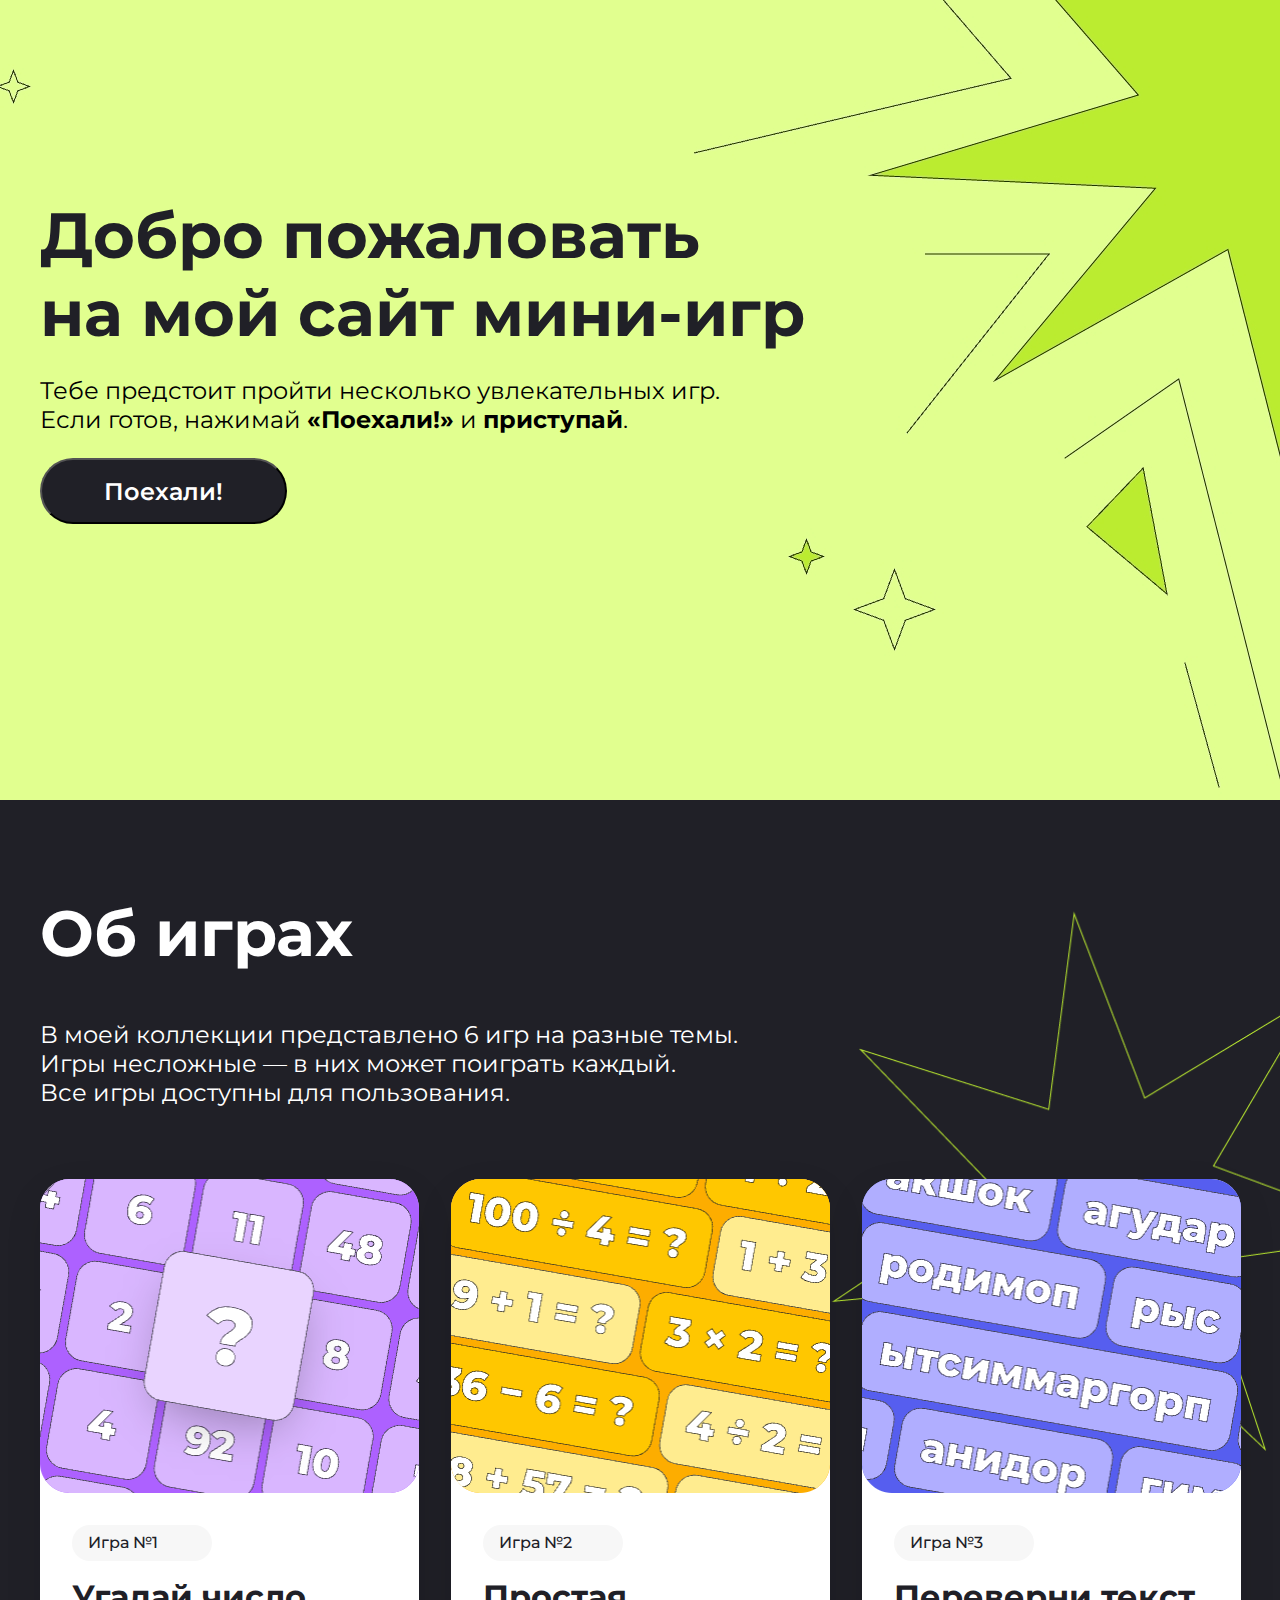
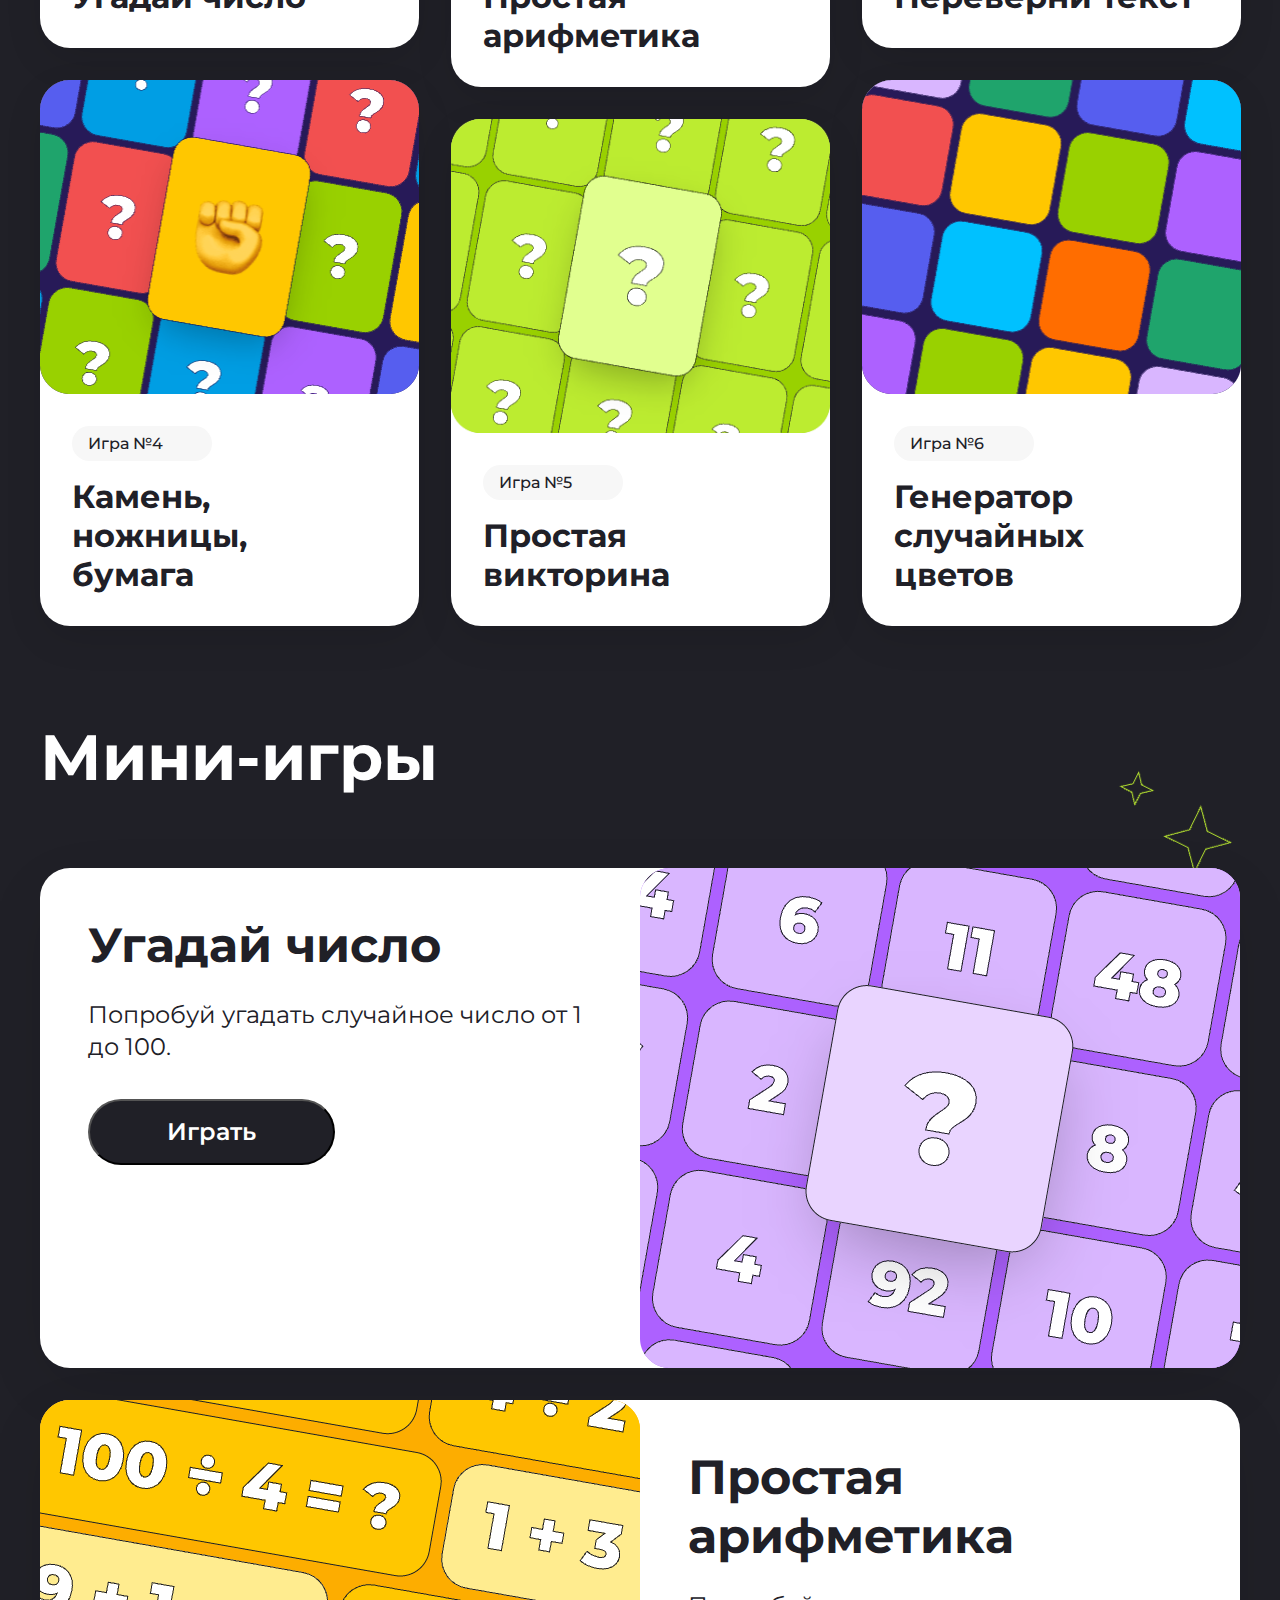
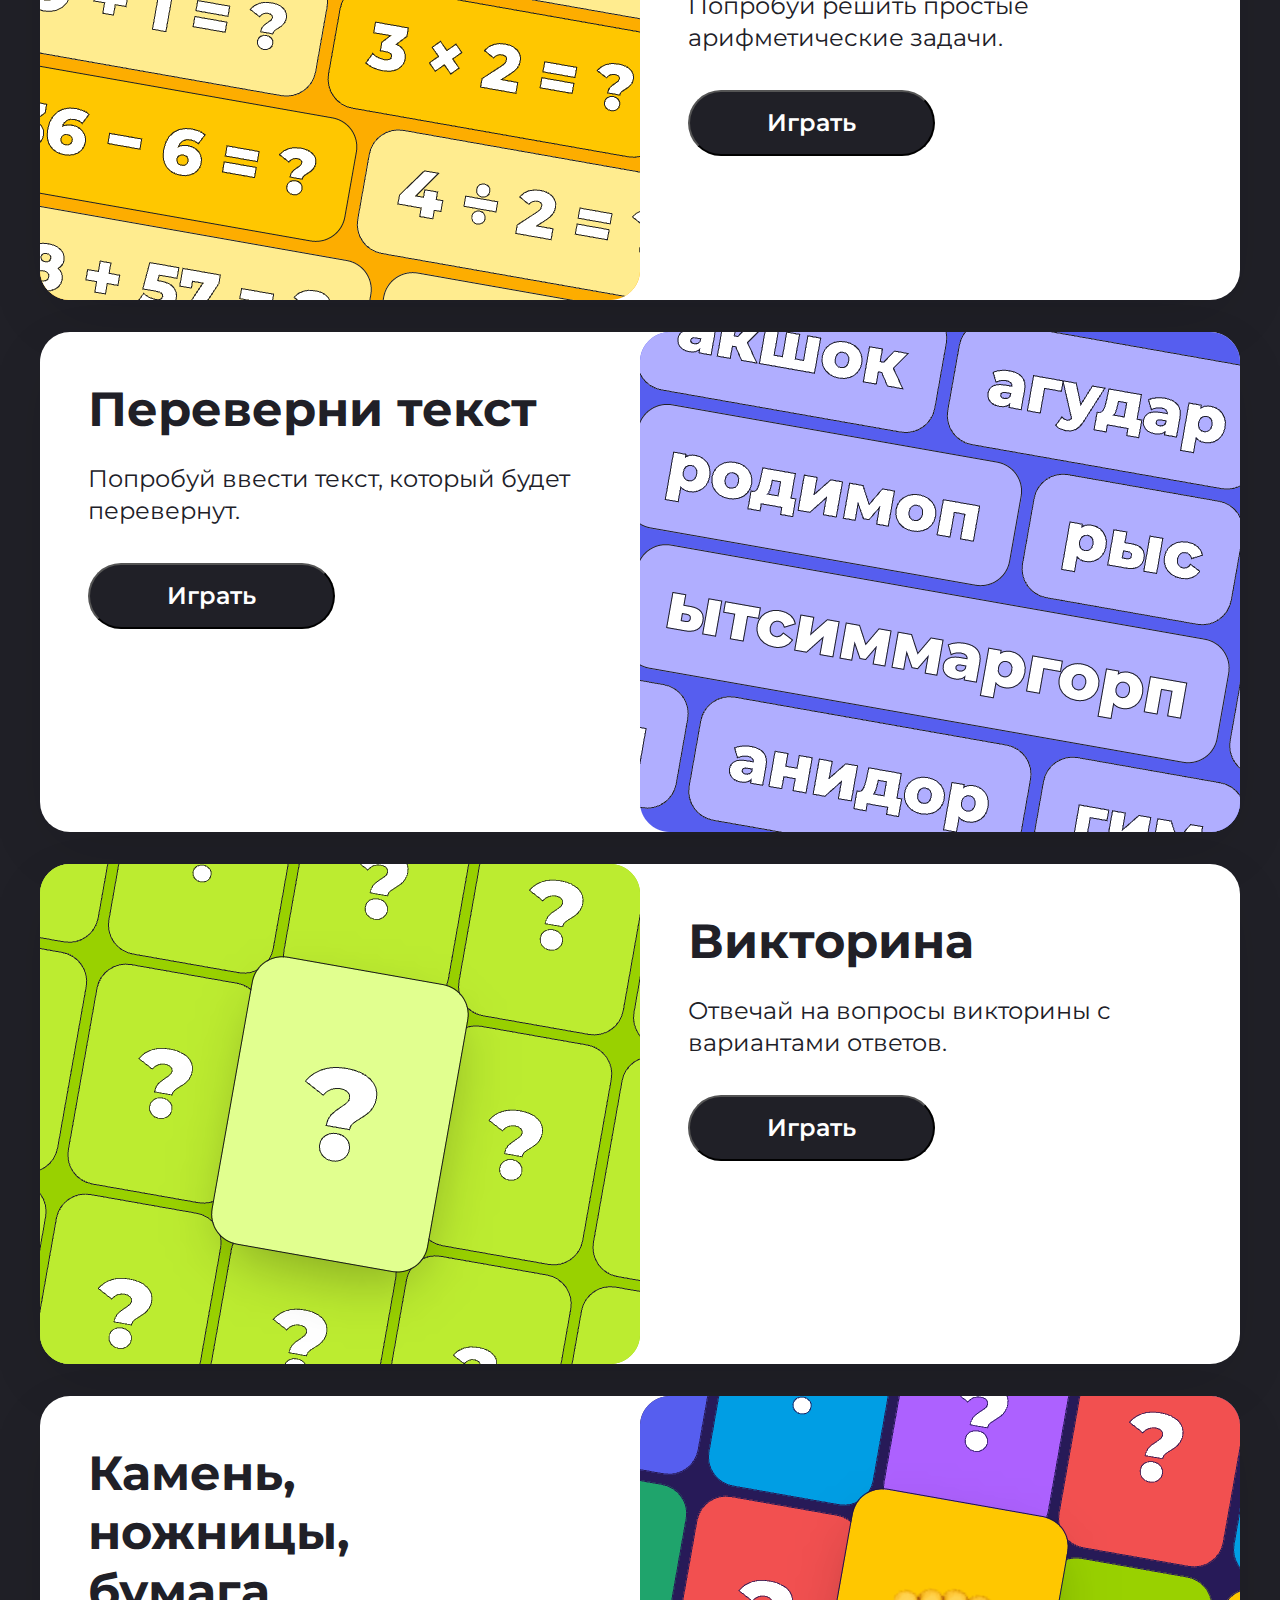
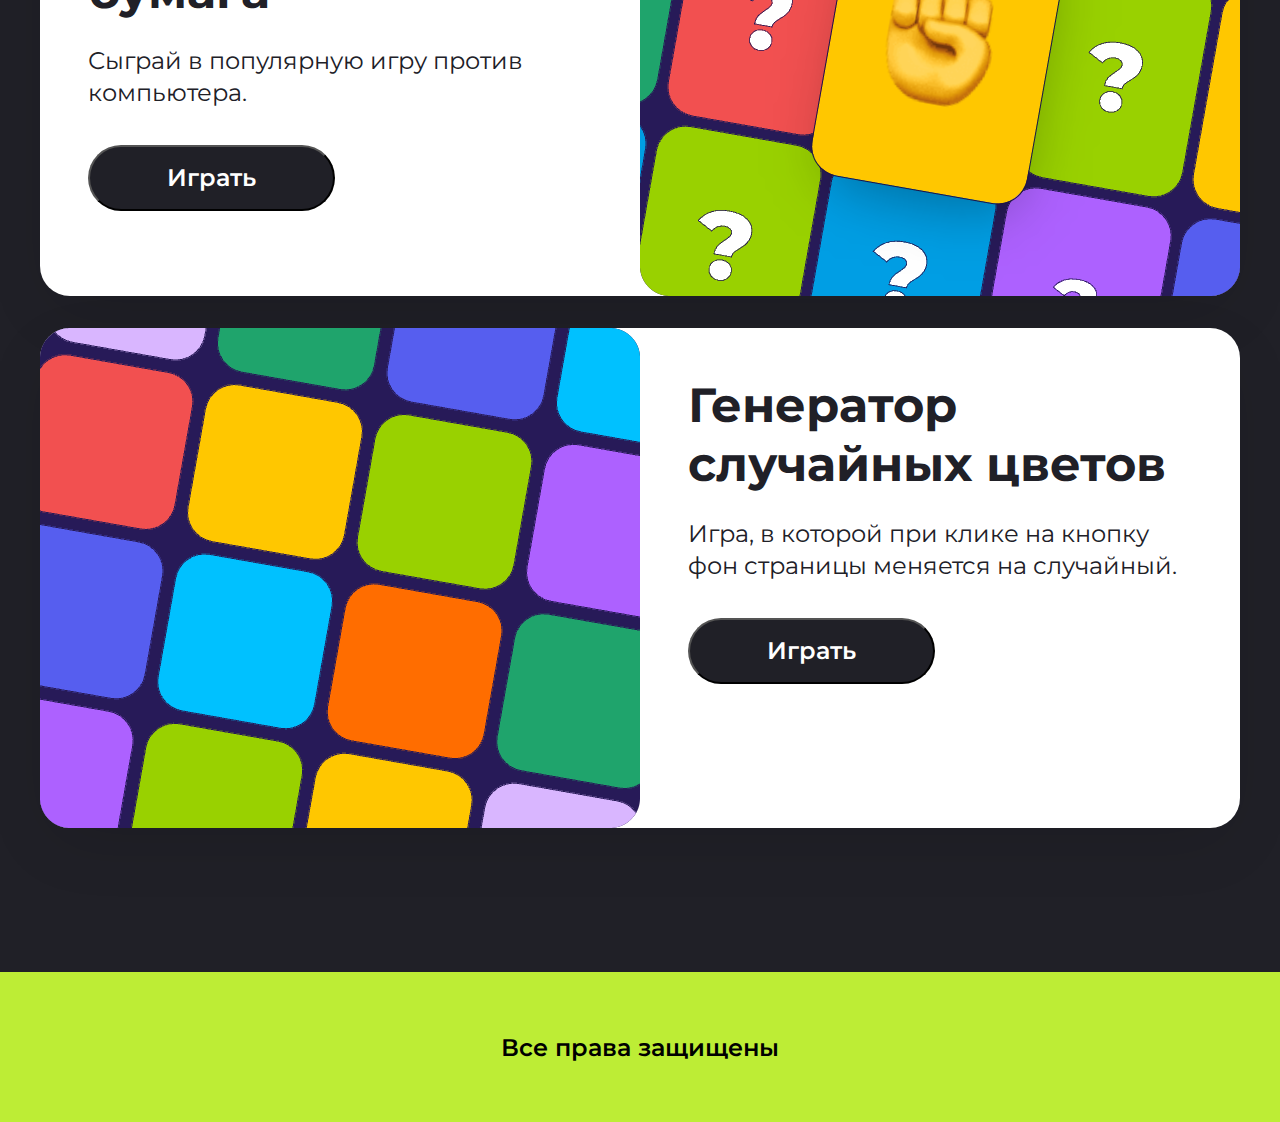
==== index.html @ 8419ee7e "создала и подключила ворую игру для сайта" ====
<!DOCTYPE html>
<html lang="en">
<head>
    <meta charset="UTF-8">
    <meta http-equiv="X-UA-Compatible" content="IE=edge">
    <meta name="viewport" content="width=device-width, initial-scale=1.0">
    <title>Heomework1</title>
    <link rel="preconnect" href="https://fonts.googleapis.com">
    <link rel="preconnect" href="https://fonts.gstatic.com" crossorigin>
    <link rel="preconnect" href="https://fonts.googleapis.com">
    <link rel="preconnect" href="https://fonts.gstatic.com" crossorigin>
    <link
        href="https://fonts.googleapis.com/css2?family=Montserrat:wght@400;500;600;700&family=Poppins:wght@500;600&display=swap"
        rel="stylesheet">
    <link rel="stylesheet" href="index.css">
</head>
<body>
    <section class="top center">
        <section class="top__content">
            <h1 class="top__title " >
                Добро пожаловать на&nbsp;мой сайт мини-игр
            </h1>
            <p class="top__text">
                Тебе предстоит пройти несколько увлекательных игр. Если готов, нажимай <b>«Поехали!»</b> и <b>приступай</b>.
            </p>
            <form action="#for__games-section" class="top__button">
                <button class="top__button-link">Поехали!</button>
            </form>
        </section>
    </section>
    <section class="game-menu center">
        <section class="game-menu__content">
        <h2 class="title">
            <span id="for__games-section"></span>
            Об играх
        </h2>
        <p class="game-menu__text">
            В моей коллекции представлено 6 игр на разные темы. Игры&nbsp;несложные — в них может поиграть каждый. Все&nbsp;игры&nbsp;доступны для пользования.
        </p>
        </section>
        <div class="menu-cards center">
            <div class="menu-cards__box">
                <a class="menu-card menu-card_1 " href="#guess_the_number">
                    <img src="./IMG/ok-12.png" alt="Угадай число" class="card-img">
                    <h3 class="card-title"> Игра №1</h3>
                    <p class="card-text">Угадай число</p>
                </a>
                <a class="menu-card menu-card_1 " href="#rock_paper_scissors">
                    <img src="./IMG/ok-11.png" alt="Камень, ножницы, бумага" class="card-img">
                    <h3 class="card-title"> Игра №4</h3>
                    <p class="card-text">Камень, <br>ножницы, <br>бумага</p>
                </a>
            </div>
            <div class="menu-cards__box">
                <a class="menu-card menu-card_2 " href="#simple_arithmetic">
                    <img src="./IMG/ok-10.png" alt="Простая арифметика" class="card-img">
                    <h3 class="card-title"> Игра №2</h3>
                    <p class="card-text">Простая арифметика</p>
                </a>
                <a class="menu-card menu-card_2 " href="#quiz">
                    <img src="./IMG/ok-6.png" alt="Простая викторина" class="card-img">
                    <h3 class="card-title"> Игра №5</h3>
                    <p class="card-text">Простая викторина</p>
                </a>
            </div>
            <div class="menu-cards__box">
                <a class="menu-card menu-card_1 " href="#reverse_text">
                    <img src="./IMG/ok-8.png" alt="Переверни текст" class="card-img">
                    <h3 class="card-title"> Игра №3</h3>
                    <p class="card-text">Переверни текст</p>
                </a>
                <a class="menu-card menu-card_1 " href="#randomizer_color">
                    <img src="./IMG/ok-7.png" alt="Генератор случайных цветов" class="card-img">
                    <h3 class="card-title"> Игра №6</h3>
                    <p class="card-text">Генератор случайных цветов</p>
                </a>
            </div>
        </div>
    </section>
    <section class="game-catalog center">
        <h2 class="game-catalog__title">
            Мини-игры
        </h2>
        <section class="game center">
        <article class="game-card" id="guess_the_number">
            <div class="game-card-text">
            <h3 class="text-title">
                Угадай число
            </h3>
            <p class="text-description">
                Попробуй угадать случайное число от 1 до 100.
            </p>
                <form class="game-card-form" action="/2-nd-course-hw/game_guess_the_number.html">
                    <button class="game-card-button">Играть</button>
                </form>
            </div>
            
            <img src="./IMG/ok-24.png" alt="обложка игры" class="game-card-img">
        </article>
        <article class="game-card-reverse game-card" id="simple_arithmetic">
            <div class="game-card-text">
            <h3 class="text-title">
                Простая арифметика
            </h3>
            <p class="text-description">
                Попробуй решить простые арифметические задачи.
            </p>
                <form class="game-card-form" action="/2-nd-course-hw/simple_arithmetic.html">
                    <button class="game-card-button">Играть</button>
                </form>
            </div>
            <img src="./IMG/ok-23.png" alt="обложка игры" class="game-card-img">
        </article>
        <article class="game-card" id="reverse_text">
            <div class="game-card-text">
            <h3 class="text-title">
                Переверни текст
            </h3>
            <p class="text-description">
                Попробуй ввести текст, который будет перевернут.
            </p>
                <form class="game-card-form" action="#">
                    <button class="game-card-button">Играть</button>
                </form>
            </div>
            <img src="./IMG/ok-22.png" alt="обложка игры" class="game-card-img">
        </article>
        <article class="game-card-reverse game-card" id="quiz">
            <div class="game-card-text">
            <h3 class="text-title">
                Викторина
            </h3>
            <p class="text-description">
                Отвечай на вопросы викторины с вариантами ответов.
            </p>
                <form class="game-card-form" action="#">
                    <button class="game-card-button">Играть</button>
                </form>
            </div>
            <img src="./IMG/ok-21.png" alt="обложка игры" class="game-card-img">
        </article>
        <article class="game-card" id="rock_paper_scissors">
            <div class="game-card-text">
            <h3 class="text-title">
                Камень, <br>ножницы, <br>бумага
            </h3>
            <p class="text-description">
                Сыграй в популярную игру против компьютера.
            </p>
                <form class="game-card-form" action="#">
                    <button class="game-card-button">Играть</button>
                </form>
            </div>
            <img src="./IMG/ok-20.png" alt="обложка игры" class="game-card-img">
        </article>
        <article class="game-card-reverse game-card" id="randomizer_color">
            <div class="game-card-text">
            <h3 class="text-title">
                Генератор случайных цветов
            </h3>
            <p class="text-description">
                Игра, в которой при клике на кнопку фон страницы меняется на случайный.
            </p>
                <form class="game-card-form" action="#">
                    <button class="game-card-button">Играть</button>
                </form>
            </div>
            <img src="./IMG/ok-19.png" alt="обложка игры" class="game-card-img">
        </article>
        </section>
    </section>
</body>
<footer>
    <h4 class="footer-title">
        Все права защищены
    </h4>
</footer>
</html>
---- index.css ----
@charset "UTF-8";
@import "style.scss";

* {
    margin: 0;
    padding: 0;
}

body {
    font-family: "Montserrat", sans-serif;
}

a {
    text-decoration: none;
}

.center {
    padding-left: calc(50% - 600px);
    padding-right: calc(50% - 600px);
}

.top{
    height: 800px;
    background-image: url(./IMG/top__img.jpeg);
    background-repeat: no-repeat;
    background-position: right;
    background-size: cover;
}
.top__content{
    display: flex;
    flex-direction: column;
    flex-wrap: nowrap;
    align-items: flex-start;
    row-gap: 24px;
    justify-content: start;
    align-items: start;
    padding-top: 196px;
}
.top__title{
    color: rgb(32, 32, 39);
    font-size: 64px;
    font-weight: 700;
    line-height: 78px;
    letter-spacing: 0px;
    text-align: left;
    max-width: 769px;
}
.top__text{
    font-family: Montserrat;
    font-weight: 400;
    font-size: 24px;
    letter-spacing 0px;
    text-align:left;
    width: 720px;
}
.top__button-link{
    background-color: rgb(32, 32, 39);
    height: 66px;
    width: 247px;
    padding: 16px 28px;
    border-radius: 40px;
    font-family: Montserrat;
    font-weight: 600;
    font-size: 24px;
    color: rgb(255, 255, 255);
}
.top__button-link:hover{
    transform: scale(1.1);
    background-color: rgb(255, 255, 255);
    color: rgb(32, 32, 39);
}
.top__button-link{
    transition: all 0.5s;
}


.title{
    font-family: Montserrat;
    font-weight: 700;
    font-size: 64px;
    letter-spacing: 0px;
    color: rgb(255, 255, 255);
    padding-top: 94px;
}

/* Об играх */
.game-menu__text{
    font-family: Montserrat;
    font-weight: 400;
    font-size: 24px;
    letter-spacing: 0px;
    text-align: left;
    color: rgb(255, 255, 255);
    width: 788px;
    padding-top: 24px;
    margin-bottom: 72px;
    
}
.game-menu{
    box-sizing: border-box;
    background: url(./IMG/for__gamesBG.png);
    background-repeat: no-repeat;
    background-color: rgb(32, 32, 39);
    background-position: center;
    background-size: cover;
    padding-bottom: 50px;
}
.game-menu__content{
    display: flex;
    flex-direction: column;
    flex-wrap: nowrap;
    align-items: flex-start;
    row-gap: 24px;
    justify-content: start;
    align-items: start;
}
.menu-cards{
    display: grid;
    grid-template-columns: repeat(12, 1fr);
    justify-items: center;
    gap: 32px;
}
.menu-cards__box{
    display: flex;
    flex-direction: column;
    flex-wrap: wrap;
    gap: 32px;
}
.menu-card{
    display: grid;
    grid-column: span 4;
    background-color: rgb(255, 255, 255);
    color: rgb(32, 32, 39);
    font-family: Montserrat;
    font-size: 32px;
    font-weight: 700;
    line-height: 39px;
    letter-spacing: 0px;
    text-align: left;
    border-radius: 30px;
    box-shadow: 0px 12.61px 42.25px -7.57px rgba(0, 0, 0, 0.13);
    background: rgb(255, 255, 255);
}
.menu-card:hover{
    transform: scale(1.1);
}
.menu-card{
    transition: all 1s;
}
.card-title{
    color: rgb(32, 32, 39);
    font-family: Montserrat;
    font-size: 16px;
    font-weight: 500;
    line-height: 110%;
    letter-spacing: 0px;
    text-align: left;
    width: 108px;
/* Auto layout */
    display: flex;
    flex-direction: row;
    justify-content: flex-start;
    align-items: center;
    padding: 9px 16px;
/* Inside Auto Layout */
    flex: none;
    order: 0;
    flex-grow: 0;
    border-radius: 52px;
    background: rgb(247, 247, 247);
    margin: 32px 0px 0px 32px;
}
.card-img{
    height: 314px;
    width: 379px;
}
.card-text{
    color: rgb(32, 32, 39);
    font-family: Montserrat;
    font-size: 32px;
    font-weight: 700;
    line-height: 39px;
    letter-spacing: 0px;
    text-align: left;
    margin: 16px 32px 32px 32px;
}

/* Мини-игры */
.game-catalog{
    background: url(./IMG/mini-gamesBG.png);
    background-size: cover;
    background-position: right;
    display: flex;
    flex-direction: column;
    row-gap: 32px;
    background-repeat: no-repeat;
    padding-bottom: 112px;
}
.game-catalog__title{
    color: rgb(255, 255, 255);
    font-size: 64px;
    font-weight: 700;
    line-height: 78px;
    letter-spacing: 0px;
    text-align: left;
    padding-bottom: 8px;
    padding-top: 42px;
}
.game-card{
    position: static;
    width: 1200px;
    height: 500px;
/* Auto layout */
    display: flex;
    flex-direction: row;
    justify-content: flex-start;
    align-items: flex-start;
    padding: 0px;
/* Inside Auto Layout */
    flex: none;
    order: 0;
    align-self: stretch;
    flex-grow: 0;
    margin: 32px 0px;
    border-radius: 30px;
    box-shadow: 0px 20px 67px -12px rgba(0, 0, 0, 0.13);
    background: rgb(255, 255, 255);
    justify-content: space-between;
}

.game-card:hover{
    transform: scale(1.05);
}
.game-card{
    transition: all 1s;
}
.game-card-reverse{
    position: static;
    width: 1200px;
    height: 500px;
/* Auto layout */
    display: flex;
    flex-direction: row;
    justify-content: flex-start;
    align-items: flex-start;
    padding: 0px;
/* Inside Auto Layout */
    flex: none;
    order: 0;
    align-self: stretch;
    flex-grow: 0;
    margin: 32px 0px;
    border-radius: 30px;
    box-shadow: 0px 20px 67px -12px rgba(0, 0, 0, 0.13);
    background: rgb(255, 255, 255);
    justify-content: flex-start;
    flex-direction: row-reverse;
}
.game-card-text{
display: flex;
flex-direction: column;
justify-content: flex-start;
align-items: flex-start;
padding: 48px 48px;
}

.text-title{
    color: rgb(32, 32, 39);
    font-family: Montserrat;
    font-size: 48px;
    font-weight: 700;
    line-height: 59px;
    letter-spacing: 0px;
    text-align: left;
}
.game-card-img{
    width: 600px;
    height: 500px;
}
.text-description{
    color: rgb(32, 32, 39);
    font-family: Montserrat;
    font-size: 24px;
    font-weight: 400;
    line-height: 32px;
    letter-spacing: 0px;
    text-align: left;
    margin-top: 24px;
    margin-bottom: 36px;
}
.game-card-button{
    width: 247px;
    height: 66px;
/* Auto layout */
    display: flex;
    flex-direction: row;
    justify-content: center;
    align-items: center;
    gap: 10;
    padding: 16px 28px 16px 28px;

    border-radius: 60px;
    background: rgb(32, 32, 39);
    color: rgb(255, 255, 255);
    font-family: Montserrat;
    font-size: 24px;
    font-weight: 600;
    line-height: 141.69%;
    letter-spacing: 0%;
    text-align: center;
}
.game-card-button:hover{
    transform: scale(1.1);
    background-color: rgb(165, 255, 149);
    color: rgb(32, 32, 39);
}
.game-card-button{
    transition: all 0.5s;
}


/* Футер */
footer{
    background-color: rgb(189, 237, 53);
    background-size: contain;
    height: 150px;
}

.footer-title{
    font-family: Montserrat;
    font-weight: 600;
    Font-size: 24px;
    height: 29px;
    letter-spacing: 0px;
    display: flex;
    align-items: center;
    flex-wrap: nowrap;
    justify-content: center;
    padding-top: 61px;
}

@media(max-width: 1024px){
    .center {
        padding-left: 24px;
        padding-right: 24px;
    }

    .game-menu{
        display: none;
    }
    
    .top__content{
        display: flex;
        align-items: center;
        gap: 24px;
    }
    .top__title{
        color: rgb(32, 32, 39);
        font-family: Montserrat;
        font-size: 40px;
        font-weight: 700;
        line-height: 49px;
        letter-spacing: 0px;
        text-align: center;
    }
    .top__text{
        color: rgb(32, 32, 39);
        font-family: Montserrat;
        font-size: 16px;
        font-weight: 400;
        line-height: 20px;
        letter-spacing: 0px;
        width: 300px;
        text-align: center;
        margin-bottom: 8px;
    }
    .top__button{
        display: flex;
        justify-content: center;
        text-align: center;
    }
    .top__button-link{
        box-sizing: border-box;
        border: 1px solid rgb(32, 32, 39);
        border-radius: 60px;
        background: rgb(32, 32, 39);
        color: rgb(255, 255, 255);
        font-family: Montserrat;
        font-size: 16px;
        font-weight: 600;
        line-height: 141.69%;
        letter-spacing: 0%;
        text-align: center;
    }
    .game-catalog{
        
        background-image: url(./IMG/r_2.jpeg);
    }
    .game-catalog__title{
        font-size: 40px;
        line-height: 49px;
        align-items: start;
        padding-top: 48px;
        padding-bottom: 48px;
        padding-left: 16px;
    }
    .game {
        align-items: center;
        row-gap: 24px;
    
        display: flex;
        flex-direction: column;
        flex-wrap: nowrap;
        justify-content: center;
        padding-left: 16px;
        
    }
    
    .game-card{
        width: 100%;
        height: 100%;
        display: flex;
        flex-direction: column-reverse;
        justify-content: flex-start;
        align-items: flex-start;
        margin: 0px;
    }
    .game-card-reverse{
        margin: 0px;
        width: 100%;
        display: flex;
        flex-direction: column-reverse;
        justify-content: flex-start;
        align-items: flex-start;
        margin: 0px;
    }
    .game-card-text{
        row-gap: 16px;
        padding: 29px 20px 32px 20px;
    }
    .text-title{
        font-size: 32px;
        line-height: 39px;
        font-weight: 700;
    }
    .text-description{
        font-size: 16px;
        font-weight: 400;
        line-height: 20px;
        margin: 0px 0px;
    }
    .game-card-form{
        padding-top: 12px;
    }
    .game-card-button{
    
        height: 55px;
        font-size: 16px;
        font-weight: 600;
        line-height: 141.69%;
        letter-spacing: 0%;
        text-align: center;
    }
    .game-card-img{
        width: 100%;
        height: 100%;
    }
}
@media(max-width: 767px){
    .top{
        background-image: none;
        background-image: url(./IMG/r-1-2.jpg);
    }
}
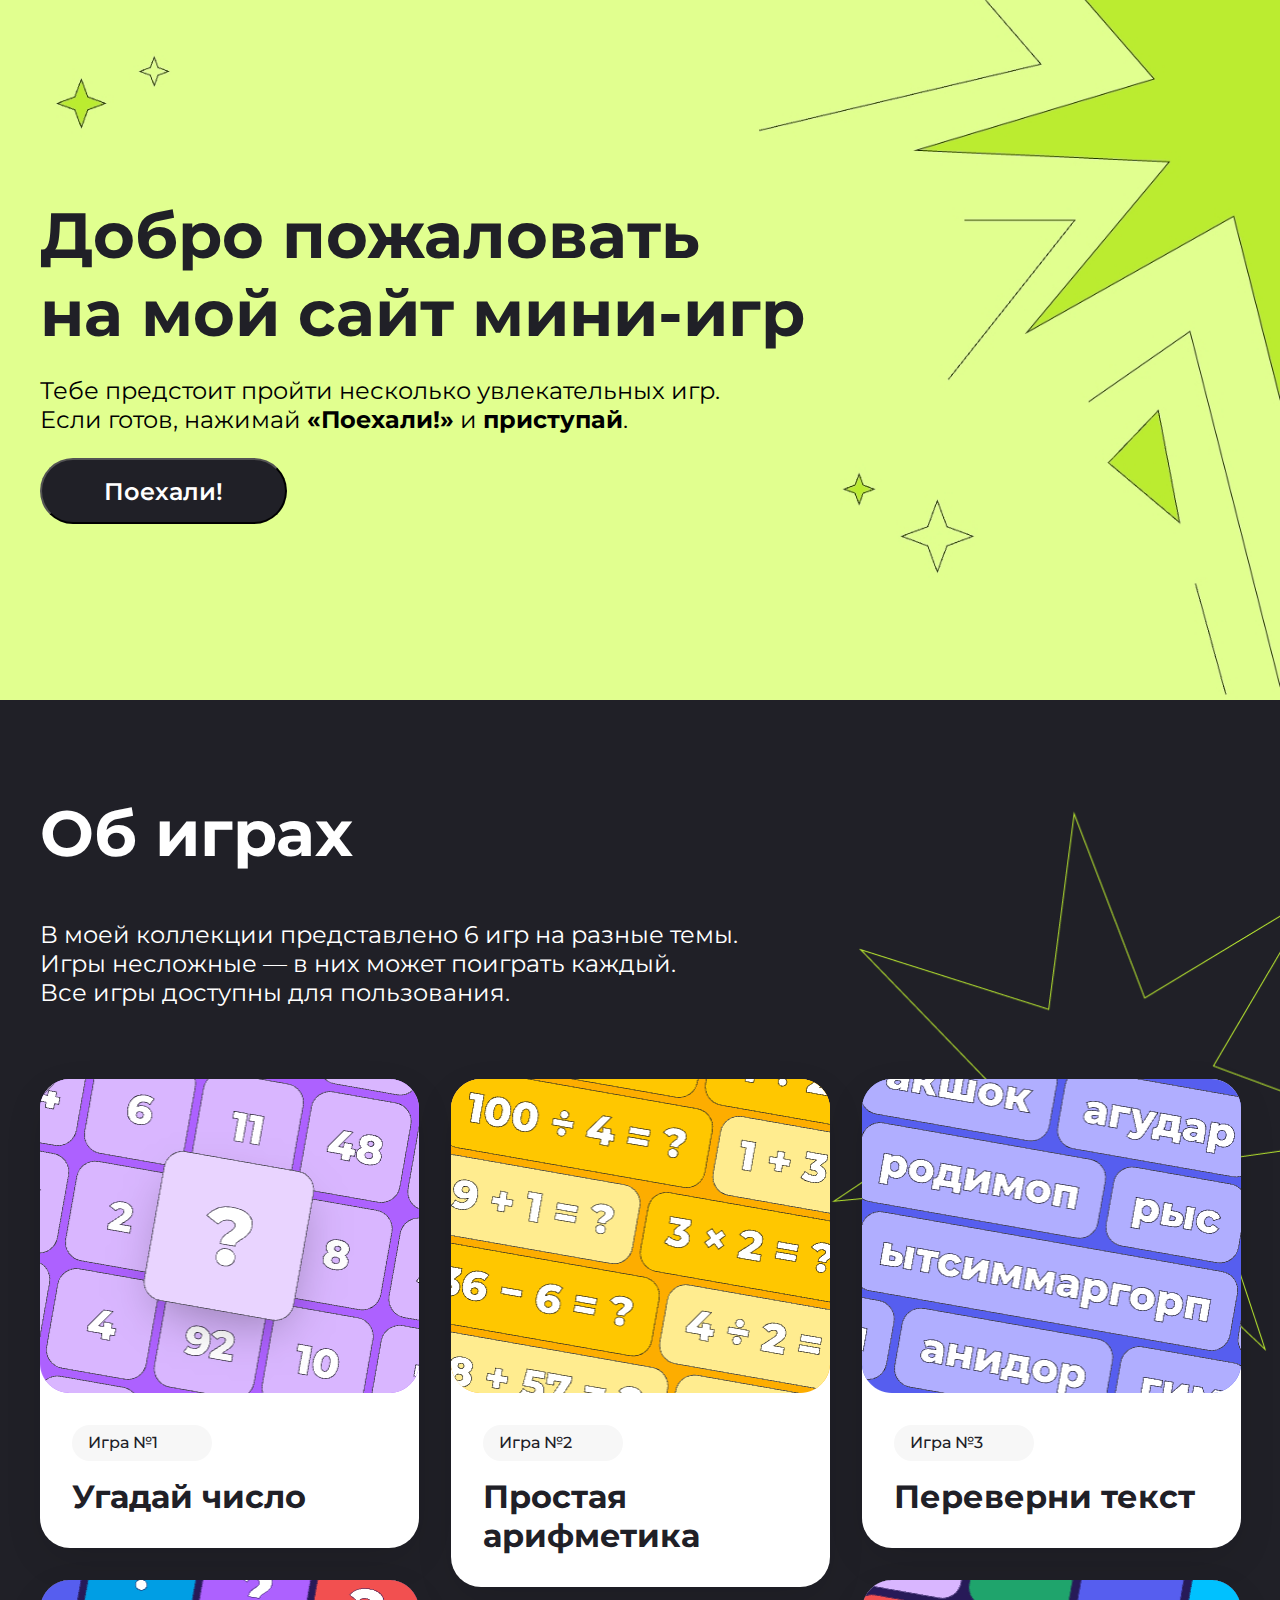
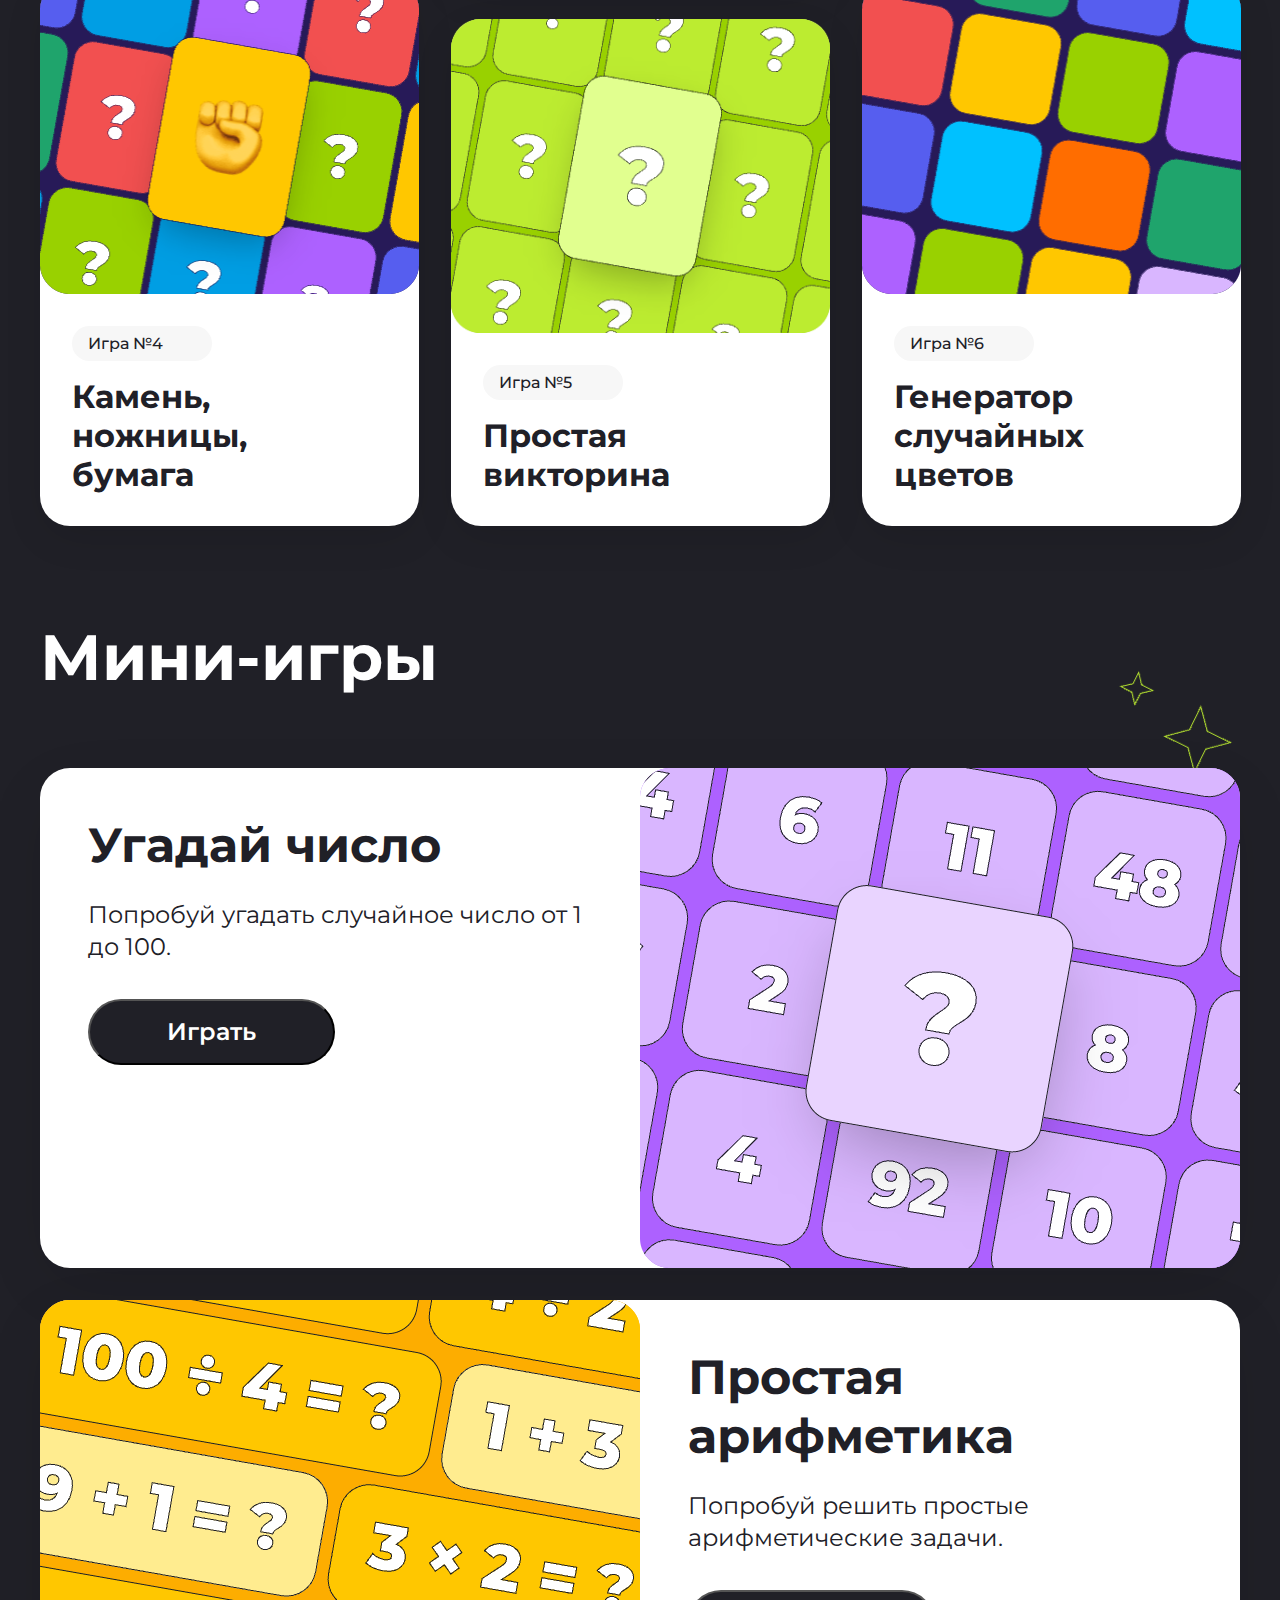
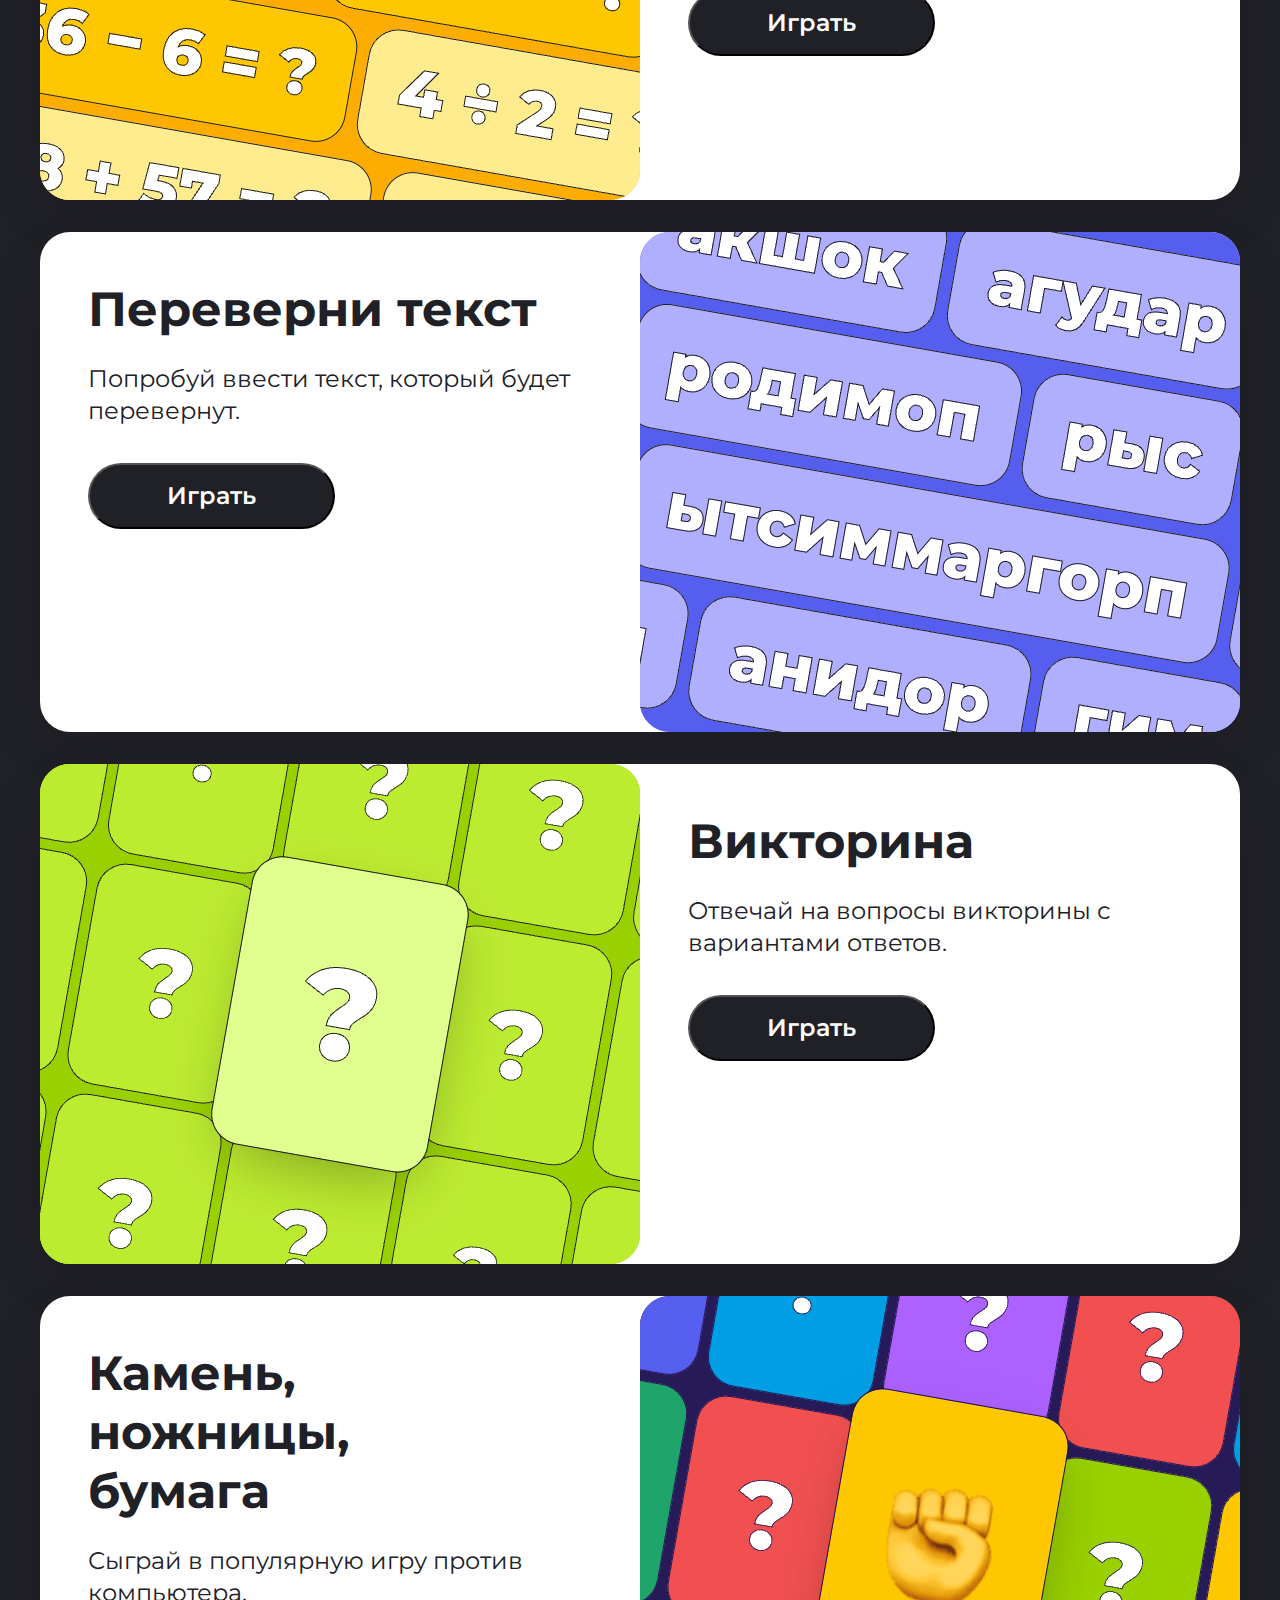
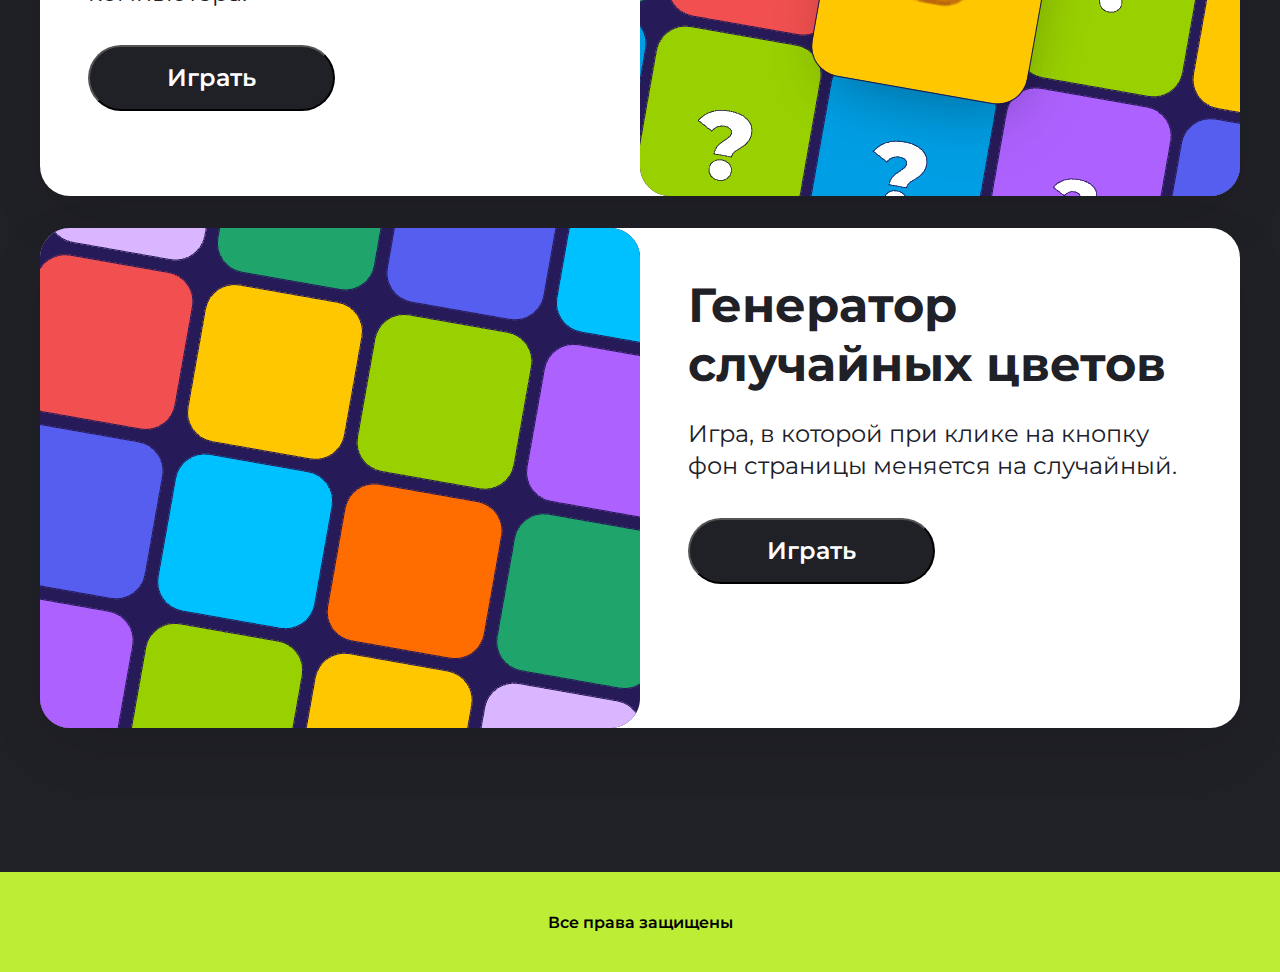
==== commit 3fd6563b: "исправила недочеты по 4 заданию" ====
--- a/index.html
+++ b/index.html
@@ -81,7 +81,7 @@
         <h2 class="game-catalog__title">
             Мини-игры
         </h2>
-        <section class="game center">
+        <section class="game">
         <article class="game-card" id="guess_the_number">
             <div class="game-card-text">
             <h3 class="text-title">
@@ -90,7 +90,7 @@
             <p class="text-description">
                 Попробуй угадать случайное число от 1 до 100.
             </p>
-                <form class="game-card-form" action="/2-nd-course-hw/game_guess_the_number.html">
+                <form class="game-card-form" action="../2-nd-course-hw/LIB/game_guess_the_number.html">
                     <button class="game-card-button">Играть</button>
                 </form>
             </div>
@@ -105,7 +105,7 @@
             <p class="text-description">
                 Попробуй решить простые арифметические задачи.
             </p>
-                <form class="game-card-form" action="/2-nd-course-hw/simple_arithmetic.html">
+                <form class="game-card-form" action="../2-nd-course-hw/LIB/simple_arithmetic.html">
                     <button class="game-card-button">Играть</button>
                 </form>
             </div>
@@ -119,7 +119,7 @@
             <p class="text-description">
                 Попробуй ввести текст, который будет перевернут.
             </p>
-                <form class="game-card-form" action="#">
+                <form class="game-card-form" action="../2-nd-course-hw/LIB/reverse_text.html">
                     <button class="game-card-button">Играть</button>
                 </form>
             </div>
@@ -133,7 +133,7 @@
             <p class="text-description">
                 Отвечай на вопросы викторины с вариантами ответов.
             </p>
-                <form class="game-card-form" action="#">
+                <form class="game-card-form" action="../2-nd-course-hw/LIB/quiz.html">
                     <button class="game-card-button">Играть</button>
                 </form>
             </div>
@@ -147,7 +147,7 @@
             <p class="text-description">
                 Сыграй в популярную игру против компьютера.
             </p>
-                <form class="game-card-form" action="#">
+                <form class="game-card-form" action="../2-nd-course-hw/LIB/rock_paper_scissors.html">
                     <button class="game-card-button">Играть</button>
                 </form>
             </div>
--- a/index.css
+++ b/index.css
@@ -20,7 +20,7 @@
 }
 
 .top{
-    height: 800px;
+    height: 700px;
     background-image: url(./IMG/top__img.jpeg);
     background-repeat: no-repeat;
     background-position: right;
@@ -35,6 +35,7 @@
     justify-content: start;
     align-items: start;
     padding-top: 196px;
+    padding-bottom: 175px;
 }
 .top__title{
     color: rgb(32, 32, 39);
@@ -323,26 +324,26 @@
 footer{
     background-color: rgb(189, 237, 53);
     background-size: contain;
-    height: 150px;
 }
 
 .footer-title{
     font-family: Montserrat;
     font-weight: 600;
-    Font-size: 24px;
-    height: 29px;
+    Font-size: 16px;
+    height: 20px;
     letter-spacing: 0px;
     display: flex;
     align-items: center;
     flex-wrap: nowrap;
     justify-content: center;
-    padding-top: 61px;
+    padding-top: 40px;
+    padding-bottom: 40px;
 }
 
 @media(max-width: 1024px){
     .center {
-        padding-left: 24px;
-        padding-right: 24px;
+        padding-left: 16px;
+        padding-right: 16px;
     }
 
     .game-menu{
@@ -401,19 +402,16 @@
         line-height: 49px;
         align-items: start;
         padding-top: 48px;
-        padding-bottom: 48px;
         padding-left: 16px;
+        padding-bottom: 16px;
     }
     .game {
         align-items: center;
         row-gap: 24px;
-    
         display: flex;
         flex-direction: column;
         flex-wrap: nowrap;
         justify-content: center;
-        padding-left: 16px;
-        
     }
     
     .game-card{
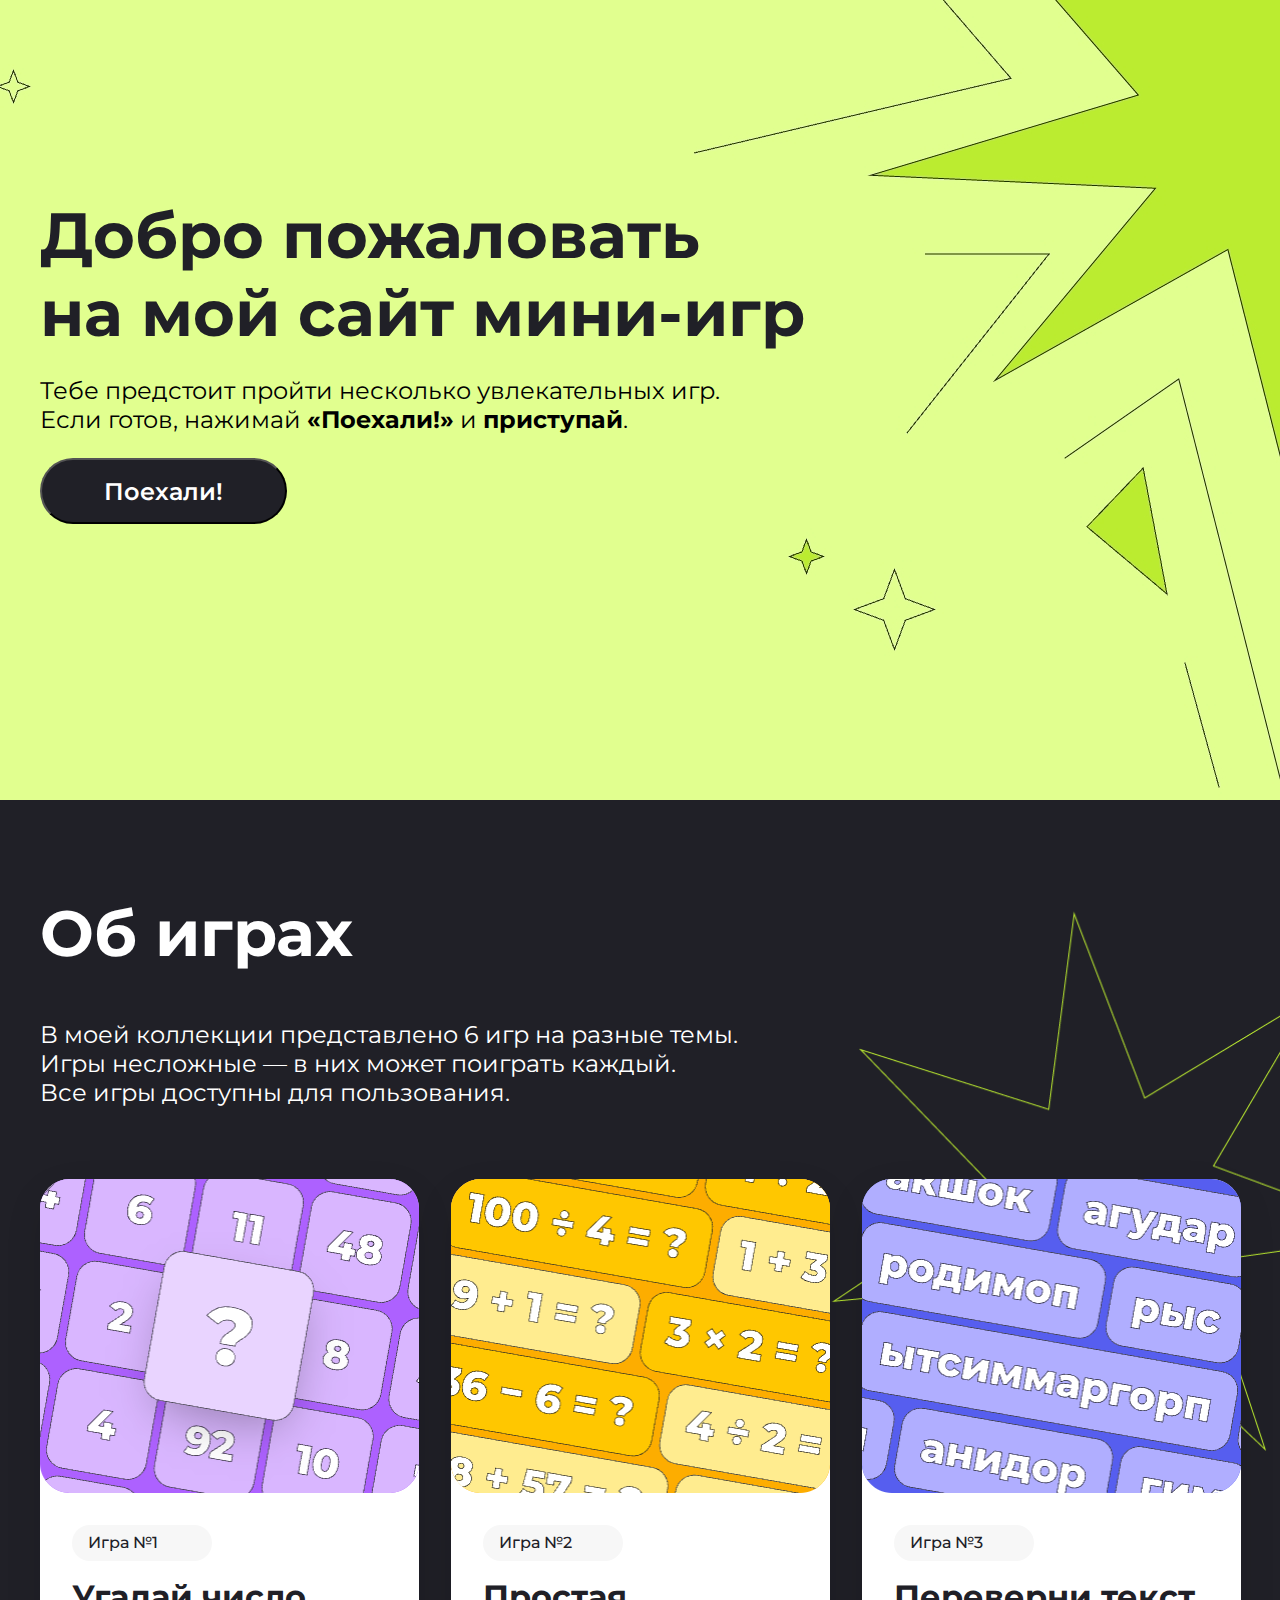
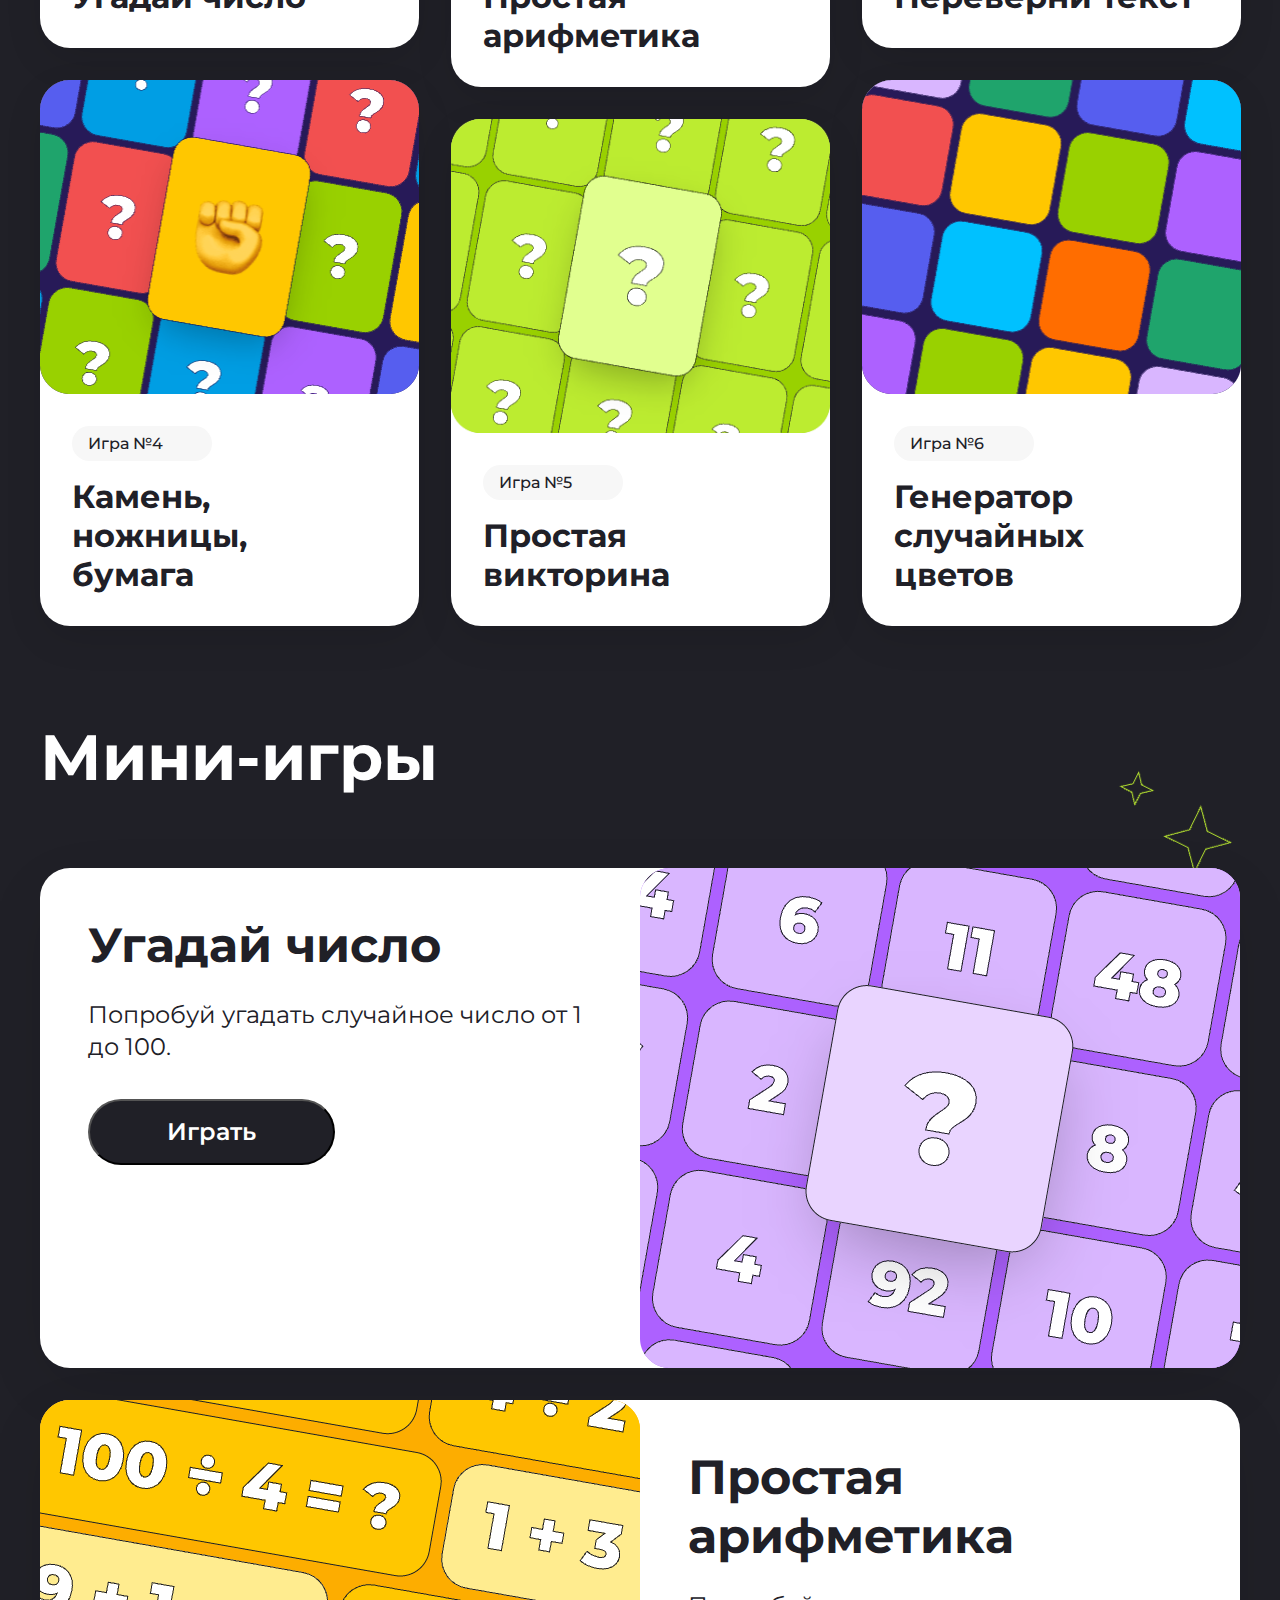
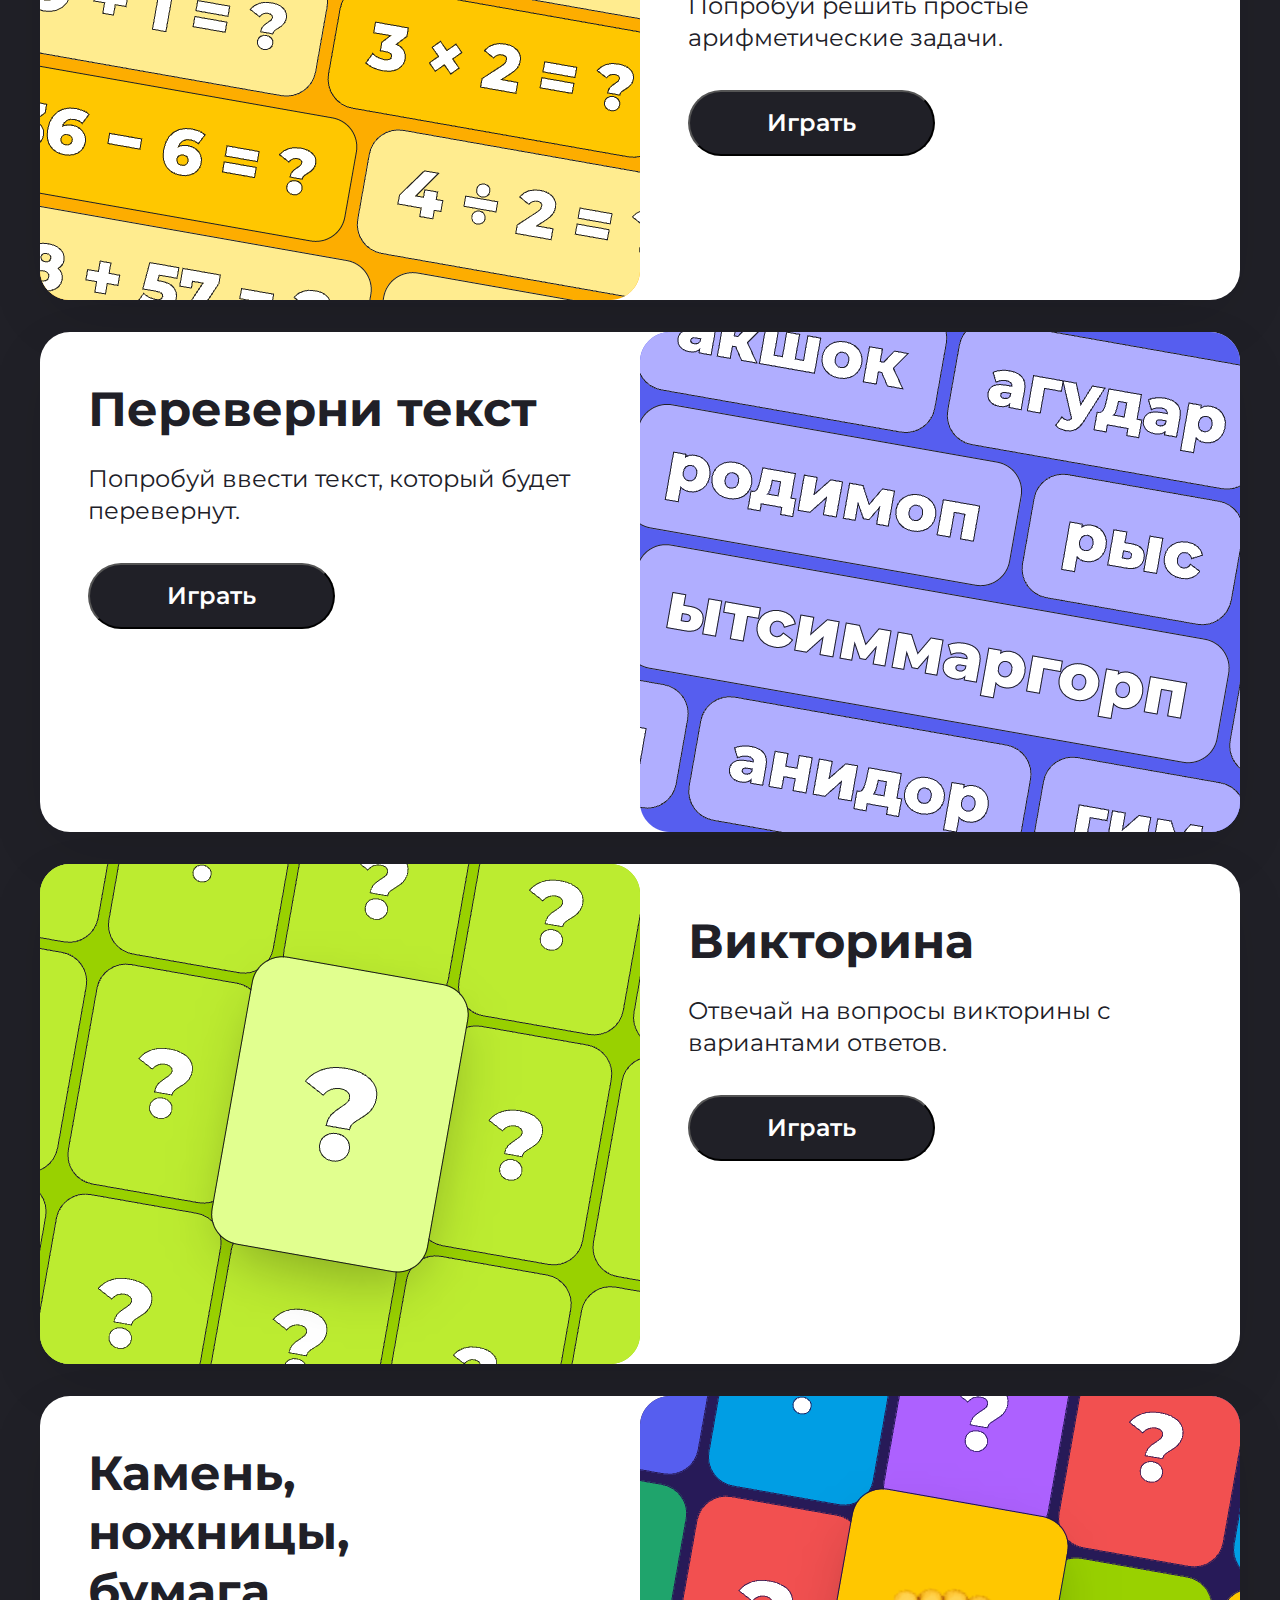
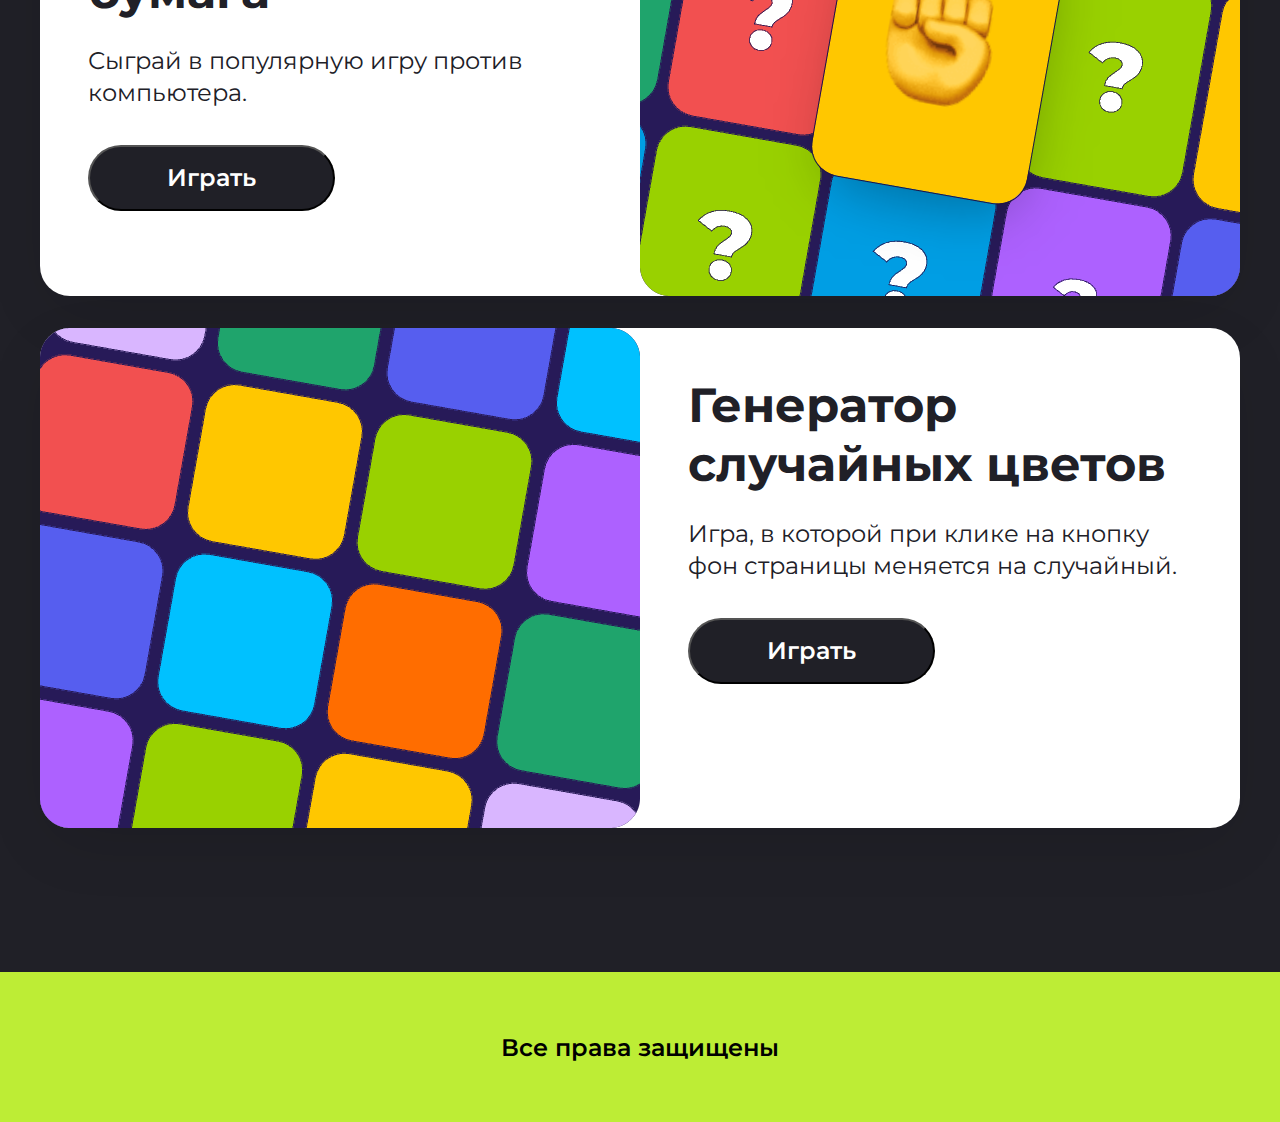
==== commit 4d0ecfac: "Merge pull request #19 from Katya256562/revert-18-main" ====
--- a/index.html
+++ b/index.html
@@ -40,36 +40,36 @@
         </section>
         <div class="menu-cards center">
             <div class="menu-cards__box">
-                <a class="menu-card menu-card_1 " href="#guess_the_number">
+                <a class="menu-card menu-card_1 " href="#">
                     <img src="./IMG/ok-12.png" alt="Угадай число" class="card-img">
                     <h3 class="card-title"> Игра №1</h3>
                     <p class="card-text">Угадай число</p>
                 </a>
-                <a class="menu-card menu-card_1 " href="#rock_paper_scissors">
+                <a class="menu-card menu-card_1 " href="#">
                     <img src="./IMG/ok-11.png" alt="Камень, ножницы, бумага" class="card-img">
                     <h3 class="card-title"> Игра №4</h3>
                     <p class="card-text">Камень, <br>ножницы, <br>бумага</p>
                 </a>
             </div>
             <div class="menu-cards__box">
-                <a class="menu-card menu-card_2 " href="#simple_arithmetic">
+                <a class="menu-card menu-card_2 " href="#">
                     <img src="./IMG/ok-10.png" alt="Простая арифметика" class="card-img">
                     <h3 class="card-title"> Игра №2</h3>
                     <p class="card-text">Простая арифметика</p>
                 </a>
-                <a class="menu-card menu-card_2 " href="#quiz">
+                <a class="menu-card menu-card_2 " href="#">
                     <img src="./IMG/ok-6.png" alt="Простая викторина" class="card-img">
                     <h3 class="card-title"> Игра №5</h3>
                     <p class="card-text">Простая викторина</p>
                 </a>
             </div>
             <div class="menu-cards__box">
-                <a class="menu-card menu-card_1 " href="#reverse_text">
+                <a class="menu-card menu-card_1 " href="#">
                     <img src="./IMG/ok-8.png" alt="Переверни текст" class="card-img">
                     <h3 class="card-title"> Игра №3</h3>
                     <p class="card-text">Переверни текст</p>
                 </a>
-                <a class="menu-card menu-card_1 " href="#randomizer_color">
+                <a class="menu-card menu-card_1 " href="#">
                     <img src="./IMG/ok-7.png" alt="Генератор случайных цветов" class="card-img">
                     <h3 class="card-title"> Игра №6</h3>
                     <p class="card-text">Генератор случайных цветов</p>
@@ -81,8 +81,8 @@
         <h2 class="game-catalog__title">
             Мини-игры
         </h2>
-        <section class="game">
-        <article class="game-card" id="guess_the_number">
+        <section class="game center">
+        <article class="game-card">
             <div class="game-card-text">
             <h3 class="text-title">
                 Угадай число
@@ -90,14 +90,14 @@
             <p class="text-description">
                 Попробуй угадать случайное число от 1 до 100.
             </p>
-                <form class="game-card-form" action="../2-nd-course-hw/LIB/game_guess_the_number.html">
+                <form class="game-card-form" action="#">
                     <button class="game-card-button">Играть</button>
                 </form>
             </div>
             
             <img src="./IMG/ok-24.png" alt="обложка игры" class="game-card-img">
         </article>
-        <article class="game-card-reverse game-card" id="simple_arithmetic">
+        <article class="game-card-reverse game-card">
             <div class="game-card-text">
             <h3 class="text-title">
                 Простая арифметика
@@ -105,13 +105,13 @@
             <p class="text-description">
                 Попробуй решить простые арифметические задачи.
             </p>
-                <form class="game-card-form" action="../2-nd-course-hw/LIB/simple_arithmetic.html">
+                <form class="game-card-form" action="#">
                     <button class="game-card-button">Играть</button>
                 </form>
             </div>
             <img src="./IMG/ok-23.png" alt="обложка игры" class="game-card-img">
         </article>
-        <article class="game-card" id="reverse_text">
+        <article class="game-card">
             <div class="game-card-text">
             <h3 class="text-title">
                 Переверни текст
@@ -119,13 +119,13 @@
             <p class="text-description">
                 Попробуй ввести текст, который будет перевернут.
             </p>
-                <form class="game-card-form" action="../2-nd-course-hw/LIB/reverse_text.html">
+                <form class="game-card-form" action="#">
                     <button class="game-card-button">Играть</button>
                 </form>
             </div>
             <img src="./IMG/ok-22.png" alt="обложка игры" class="game-card-img">
         </article>
-        <article class="game-card-reverse game-card" id="quiz">
+        <article class="game-card-reverse game-card">
             <div class="game-card-text">
             <h3 class="text-title">
                 Викторина
@@ -133,13 +133,13 @@
             <p class="text-description">
                 Отвечай на вопросы викторины с вариантами ответов.
             </p>
-                <form class="game-card-form" action="../2-nd-course-hw/LIB/quiz.html">
+                <form class="game-card-form" action="#">
                     <button class="game-card-button">Играть</button>
                 </form>
             </div>
             <img src="./IMG/ok-21.png" alt="обложка игры" class="game-card-img">
         </article>
-        <article class="game-card" id="rock_paper_scissors">
+        <article class="game-card">
             <div class="game-card-text">
             <h3 class="text-title">
                 Камень, <br>ножницы, <br>бумага
@@ -147,13 +147,13 @@
             <p class="text-description">
                 Сыграй в популярную игру против компьютера.
             </p>
-                <form class="game-card-form" action="../2-nd-course-hw/LIB/rock_paper_scissors.html">
+                <form class="game-card-form" action="#">
                     <button class="game-card-button">Играть</button>
                 </form>
             </div>
             <img src="./IMG/ok-20.png" alt="обложка игры" class="game-card-img">
         </article>
-        <article class="game-card-reverse game-card" id="randomizer_color">
+        <article class="game-card-reverse game-card">
             <div class="game-card-text">
             <h3 class="text-title">
                 Генератор случайных цветов
--- a/index.css
+++ b/index.css
@@ -20,7 +20,7 @@
 }
 
 .top{
-    height: 700px;
+    height: 800px;
     background-image: url(./IMG/top__img.jpeg);
     background-repeat: no-repeat;
     background-position: right;
@@ -35,7 +35,6 @@
     justify-content: start;
     align-items: start;
     padding-top: 196px;
-    padding-bottom: 175px;
 }
 .top__title{
     color: rgb(32, 32, 39);
@@ -64,14 +63,6 @@
     font-weight: 600;
     font-size: 24px;
     color: rgb(255, 255, 255);
-}
-.top__button-link:hover{
-    transform: scale(1.1);
-    background-color: rgb(255, 255, 255);
-    color: rgb(32, 32, 39);
-}
-.top__button-link{
-    transition: all 0.5s;
 }
 
 
@@ -142,12 +133,7 @@
     box-shadow: 0px 12.61px 42.25px -7.57px rgba(0, 0, 0, 0.13);
     background: rgb(255, 255, 255);
 }
-.menu-card:hover{
-    transform: scale(1.1);
-}
-.menu-card{
-    transition: all 1s;
-}
+
 .card-title{
     color: rgb(32, 32, 39);
     font-family: Montserrat;
@@ -227,13 +213,6 @@
     box-shadow: 0px 20px 67px -12px rgba(0, 0, 0, 0.13);
     background: rgb(255, 255, 255);
     justify-content: space-between;
-}
-
-.game-card:hover{
-    transform: scale(1.05);
-}
-.game-card{
-    transition: all 1s;
 }
 .game-card-reverse{
     position: static;
@@ -310,46 +289,41 @@
     letter-spacing: 0%;
     text-align: center;
 }
-.game-card-button:hover{
-    transform: scale(1.1);
-    background-color: rgb(165, 255, 149);
-    color: rgb(32, 32, 39);
-}
-.game-card-button{
-    transition: all 0.5s;
-}
 
 
 /* Футер */
 footer{
     background-color: rgb(189, 237, 53);
     background-size: contain;
+    height: 150px;
 }
 
 .footer-title{
     font-family: Montserrat;
     font-weight: 600;
-    Font-size: 16px;
-    height: 20px;
+    Font-size: 24px;
+    height: 29px;
     letter-spacing: 0px;
     display: flex;
     align-items: center;
     flex-wrap: nowrap;
     justify-content: center;
-    padding-top: 40px;
-    padding-bottom: 40px;
-}
-
-@media(max-width: 1024px){
+    padding-top: 61px;
+}
+
+@media(max-width: 376px){
     .center {
-        padding-left: 16px;
-        padding-right: 16px;
+        padding-left: calc(50% - 187px);
+        padding-right: calc(50% - 187px);
     }
 
     .game-menu{
         display: none;
     }
-    
+    .top{
+        background-image: none;
+        background-image: url(./IMG/r-1-2.jpg);
+    }
     .top__content{
         display: flex;
         align-items: center;
@@ -394,7 +368,7 @@
         text-align: center;
     }
     .game-catalog{
-        
+        width: 375px;
         background-image: url(./IMG/r_2.jpeg);
     }
     .game-catalog__title{
@@ -402,16 +376,19 @@
         line-height: 49px;
         align-items: start;
         padding-top: 48px;
+        padding-bottom: 48px;
         padding-left: 16px;
-        padding-bottom: 16px;
     }
     .game {
         align-items: center;
         row-gap: 24px;
+        width: 343px;
         display: flex;
         flex-direction: column;
         flex-wrap: nowrap;
         justify-content: center;
+        padding-left: 16px;
+        
     }
     
     .game-card{
@@ -434,7 +411,7 @@
     }
     .game-card-text{
         row-gap: 16px;
-        padding: 29px 20px 32px 20px;
+        padding: 16px 28px 16px 28px;
     }
     .text-title{
         font-size: 32px;
@@ -451,7 +428,7 @@
         padding-top: 12px;
     }
     .game-card-button{
-    
+        width: 288px;
         height: 55px;
         font-size: 16px;
         font-weight: 600;
@@ -463,10 +440,4 @@
         width: 100%;
         height: 100%;
     }
-}
-@media(max-width: 767px){
-    .top{
-        background-image: none;
-        background-image: url(./IMG/r-1-2.jpg);
-    }
 }